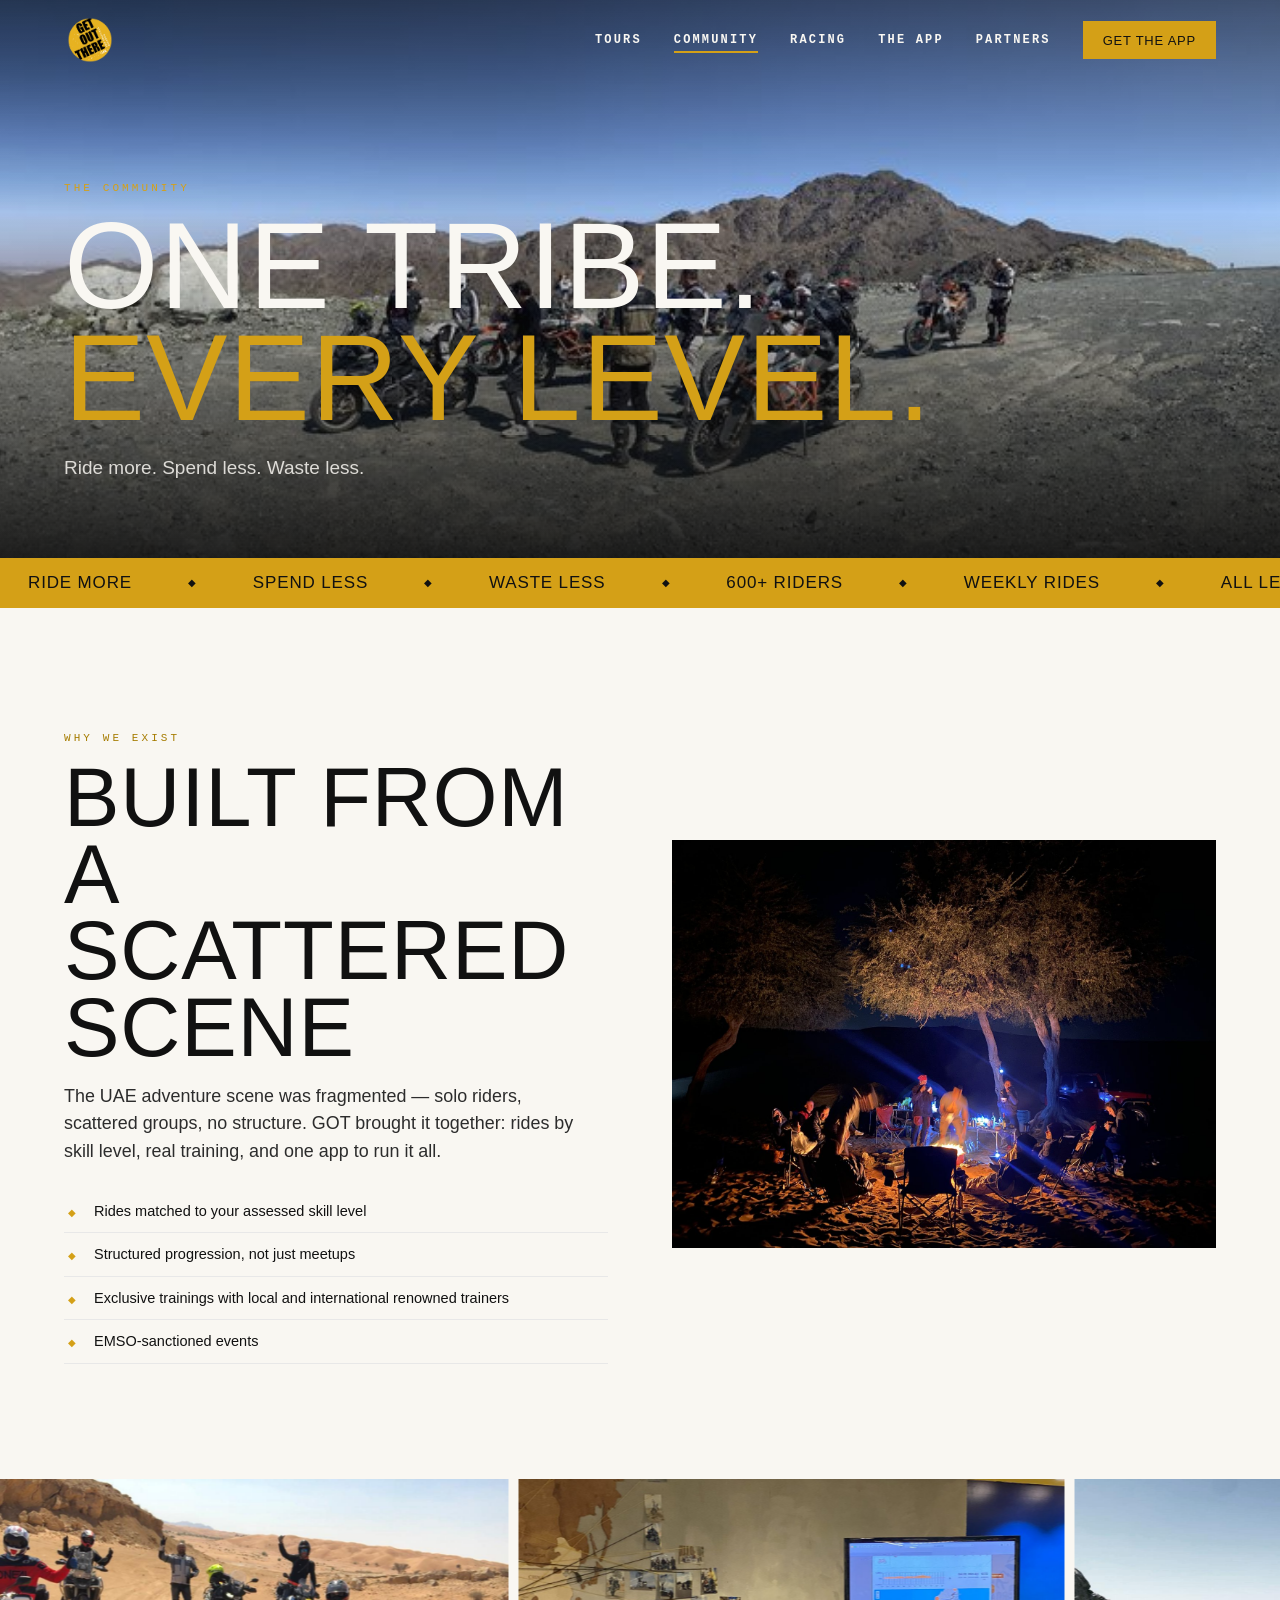
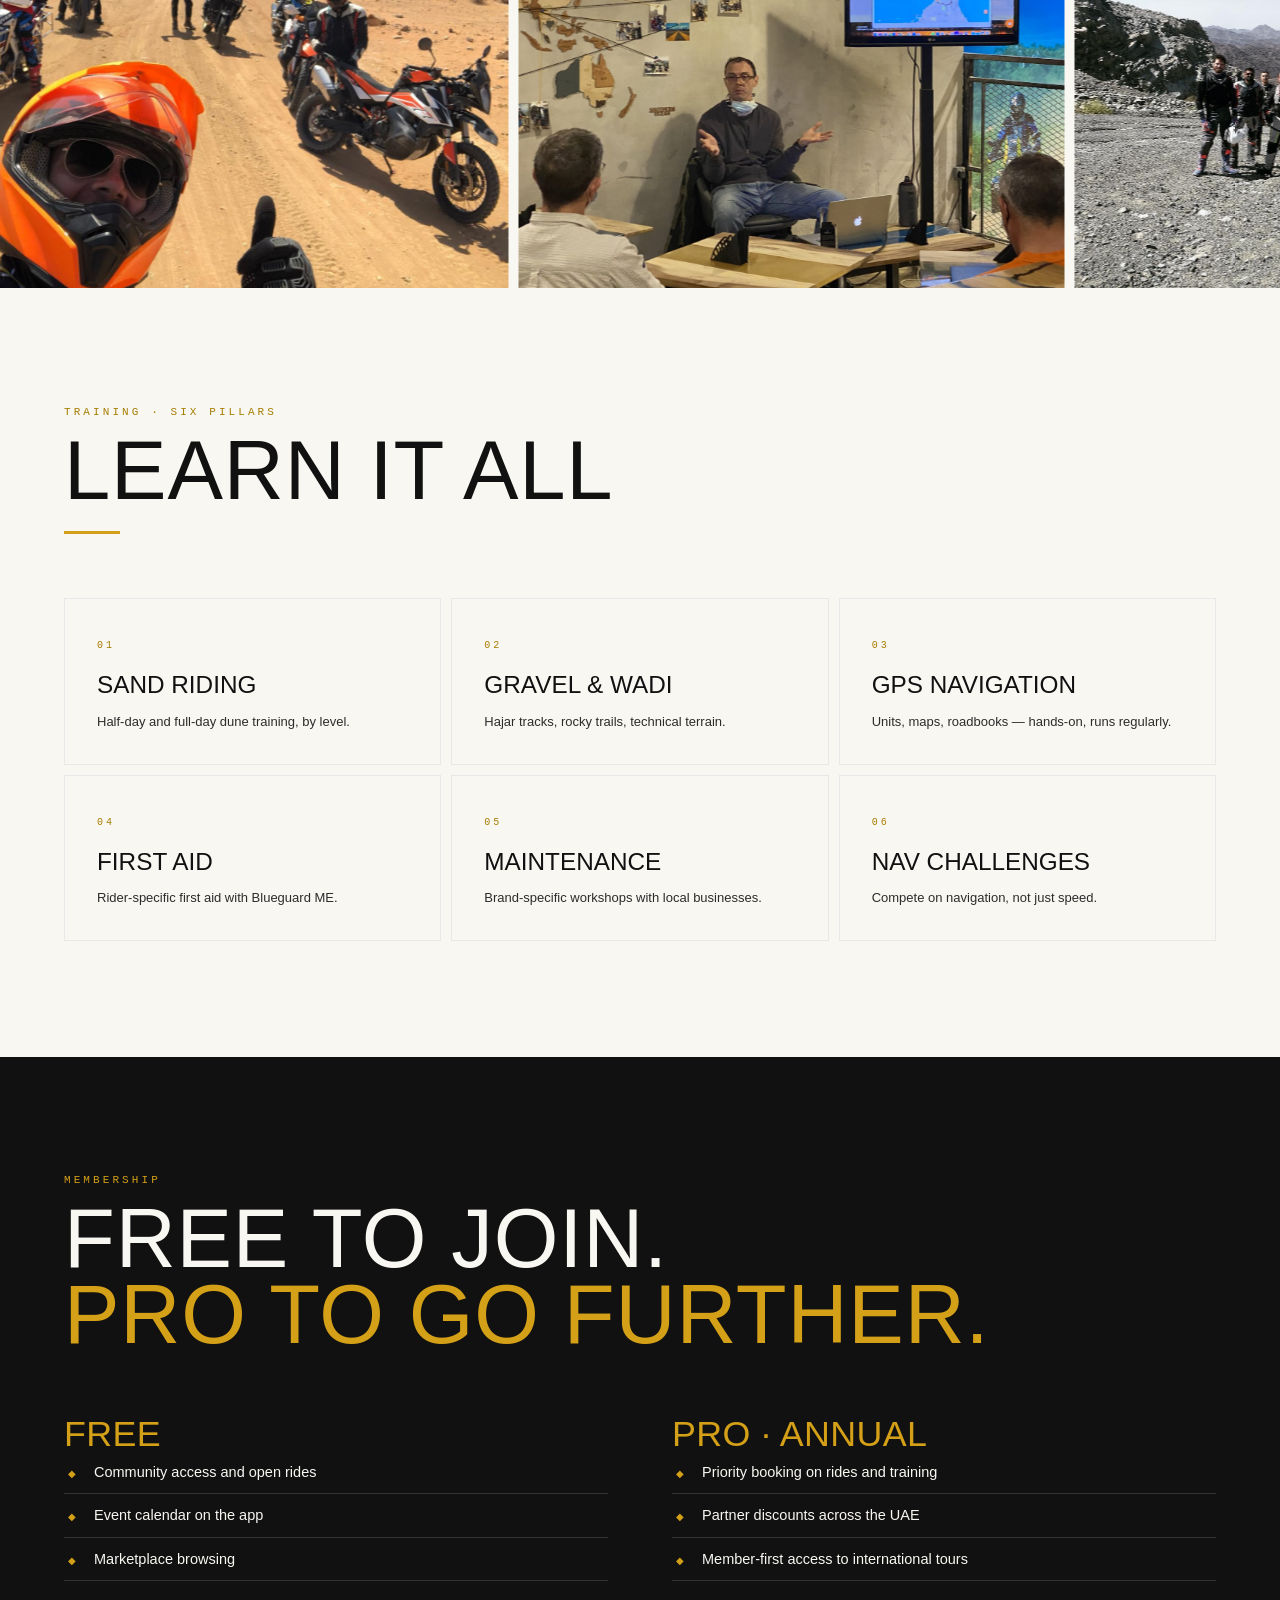
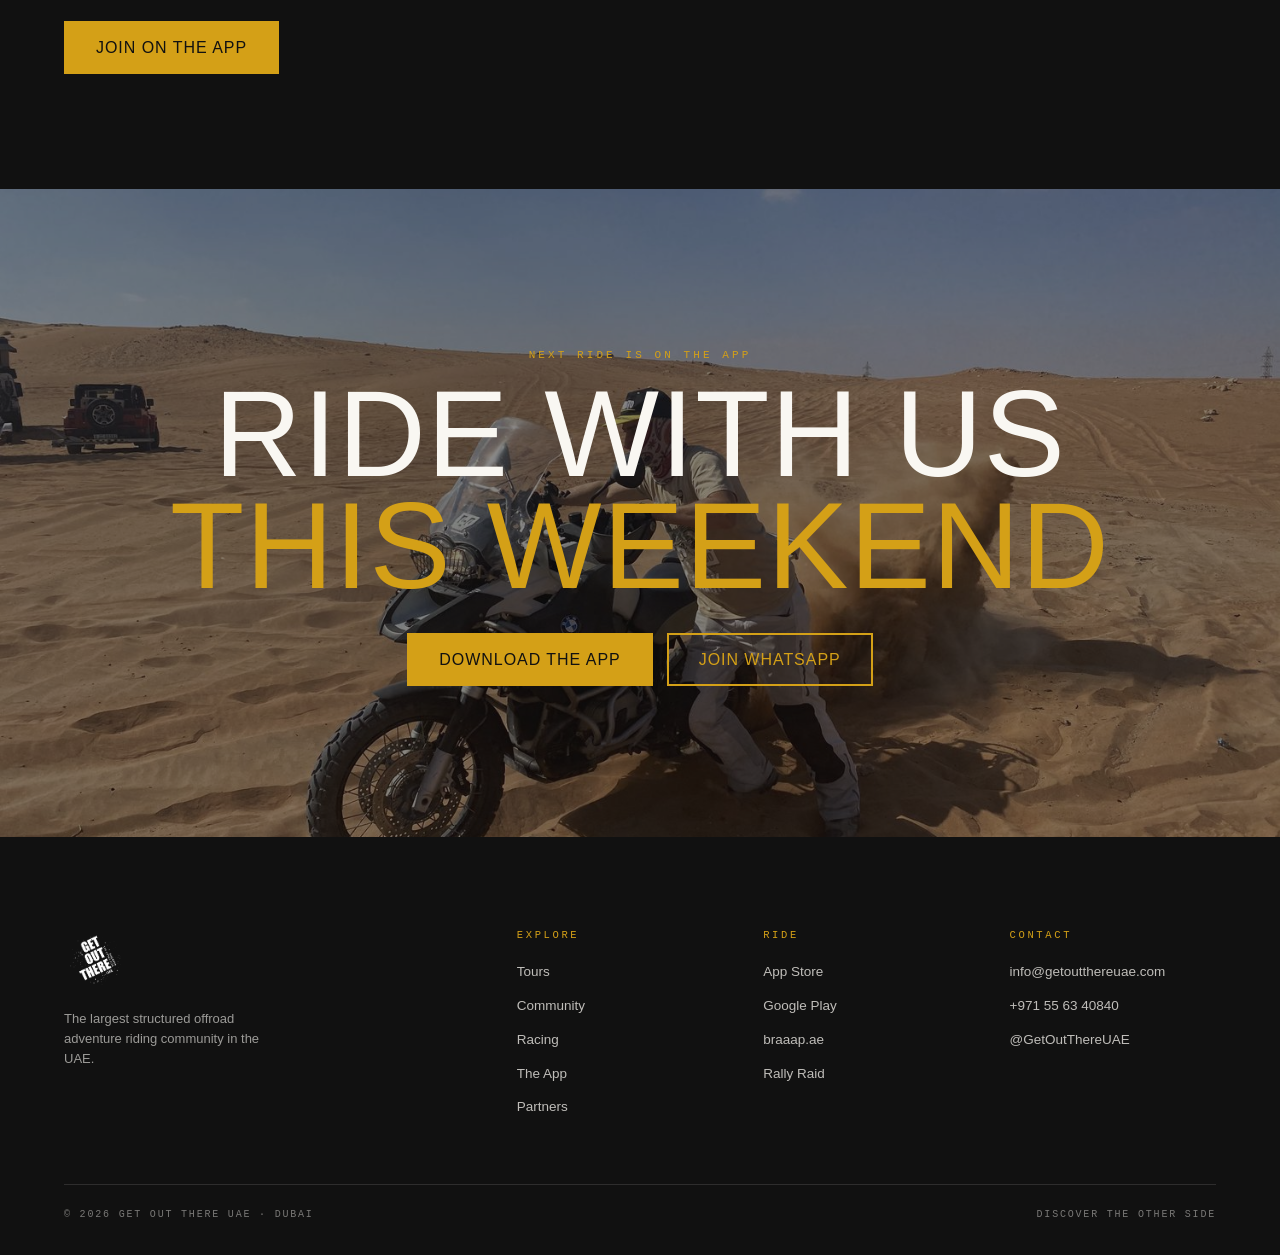
==== community.html @ 1cddde50 "Add files via upload" ====
<!DOCTYPE html>
<html lang="en">
<head>
<meta charset="UTF-8">
<meta name="viewport" content="width=device-width, initial-scale=1">
<title>Community — Get Out There UAE</title>
<meta name="description" content="600+ riders, six training pillars, weekly rides across sand, wadi and Hajar. Ride more, spend less, waste less.">
<link rel="canonical" href="https://www.getoutthereuae.com/community.html">
<meta property="og:title" content="The GOT Community">
<meta property="og:description" content="One tribe. Every skill level. Ride more, spend less, waste less.">
<meta property="og:image" content="https://www.getoutthereuae.com/assets/img/og-cover.jpg">
<meta property="og:type" content="website">
<link rel="icon" type="image/png" href="assets/GOT_Logo.png">
<link rel="stylesheet" href="css/style.css">
</head>
<body>

<nav class="nav">
  <a class="nav__logo" href="index.html"><img src="assets/GOT_Logo.png" alt="Get Out There UAE"></a>
  <div class="nav__links">
    <a href="tours.html">Tours</a>
    <a href="community.html" class="active">Community</a>
    <a href="racing.html">Racing</a>
    <a href="index.html#app">The App</a>
    <a href="partners.html">Partners</a>
    <a class="btn btn--gold" href="index.html#app">Get the App</a>
  </div>
  <button class="nav__burger" aria-label="Menu"><span></span><span></span><span></span></button>
</nav>

<div class="mobile-menu">
  <span class="label label--ondark">Menu</span>
  <a href="index.html">Home</a>
  <a href="tours.html">Tours</a>
  <a href="community.html" class="active">Community</a>
  <a href="racing.html">Racing</a>
  <a href="index.html#app">The App</a>
  <a href="partners.html">Partners</a>
</div>

<header class="hero hero--inner">
  <div class="hero__media"><img src="assets/img/group-mountain.jpg" alt="GOT group in the Hajar" data-parallax fetchpriority="high"></div>
  <div class="hero__content">
    <span class="label label--ondark">The Community</span>
    <h1 class="display h-giant">One tribe.<br><span class="gold">Every level.</span></h1>
    <p class="hero__sub">Ride more. Spend less. Waste less.</p>
  </div>
</header>

<div class="ticker" aria-hidden="true">
  <div class="ticker__track">
    <span>Ride More</span><span>Spend Less</span><span>Waste Less</span><span>600+ Riders</span><span>Weekly Rides</span><span>All Levels</span>
    <span>Ride More</span><span>Spend Less</span><span>Waste Less</span><span>600+ Riders</span><span>Weekly Rides</span><span>All Levels</span>
  </div>
</div>

<!-- ORIGIN -->
<section class="section">
  <div class="split">
    <div class="reveal">
      <span class="label">Why we exist</span>
      <h2 class="display h-xl">Built from<br>a scattered scene</h2>
      <p class="lede">The UAE adventure scene was fragmented — solo riders, scattered groups, no structure. GOT brought it together: rides by skill level, real training, and one app to run it all.</p>
      <ul class="checklist" style="margin-top:24px">
        <li>Rides matched to your assessed skill level</li>
        <li>Structured progression, not just meetups</li>
        <li>Exclusive trainings with local and international renowned trainers</li>
        <li>EMSO-sanctioned events</li>
      </ul>
    </div>
    <div class="split__media reveal reveal-d1"><img src="assets/img/campfire.jpg" alt="Campfire after the ride" loading="lazy"></div>
  </div>
</section>

<!-- PHOTO BAND -->
<section class="photo-band" aria-label="Community photo strip">
  <div class="photo-band__track">
    <img src="assets/img/group-celebrate.jpg" alt="Riders celebrating" loading="lazy">
    <img src="assets/img/gps-workshop.jpg" alt="GPS workshop" loading="lazy">
    <img src="assets/img/trail-group.jpg" alt="Trail group ride" loading="lazy">
    <img src="assets/img/maintenance.jpg" alt="Maintenance workshop" loading="lazy">
    <img src="assets/img/first-aid.jpg" alt="First aid training" loading="lazy">
    <img src="assets/img/gps-challenge.jpg" alt="GPS challenge" loading="lazy">
    <img src="assets/img/cockpit.jpg" alt="Rally cockpit" loading="lazy">
  </div>
</section>

<!-- SIX PILLARS -->
<section class="section">
  <div class="section__head reveal">
    <span class="label">Training · Six pillars</span>
    <h2 class="display h-xl">Learn it all</h2>
    <hr class="gold-rule">
  </div>
  <div class="pillars">
    <div class="pillar reveal"><span class="pillar__num">01</span><div class="pillar__title">Sand Riding</div><p>Half-day and full-day dune training, by level.</p></div>
    <div class="pillar reveal reveal-d1"><span class="pillar__num">02</span><div class="pillar__title">Gravel &amp; Wadi</div><p>Hajar tracks, rocky trails, technical terrain.</p></div>
    <div class="pillar reveal reveal-d2"><span class="pillar__num">03</span><div class="pillar__title">GPS Navigation</div><p>Units, maps, roadbooks — hands-on, runs regularly.</p></div>
    <div class="pillar reveal"><span class="pillar__num">04</span><div class="pillar__title">First Aid</div><p>Rider-specific first aid with Blueguard ME.</p></div>
    <div class="pillar reveal reveal-d1"><span class="pillar__num">05</span><div class="pillar__title">Maintenance</div><p>Brand-specific workshops with local businesses.</p></div>
    <div class="pillar reveal reveal-d2"><span class="pillar__num">06</span><div class="pillar__title">Nav Challenges</div><p>Compete on navigation, not just speed.</p></div>
  </div>
</section>

<!-- MEMBERSHIP -->
<section class="section section--dark">
  <div class="section__head reveal">
    <span class="label label--ondark">Membership</span>
    <h2 class="display h-xl">Free to join.<br><span style="color:var(--gold)">Pro to go further.</span></h2>
  </div>
  <div class="split">
    <div class="reveal">
      <h3 class="display h-md" style="color:var(--gold)">Free</h3>
      <ul class="checklist" style="--dust: rgba(249,247,242,.15)">
        <li>Community access and open rides</li>
        <li>Event calendar on the app</li>
        <li>Marketplace browsing</li>
      </ul>
    </div>
    <div class="reveal reveal-d1">
      <h3 class="display h-md" style="color:var(--gold)">Pro · Annual</h3>
      <ul class="checklist" style="--dust: rgba(249,247,242,.15)">
        <li>Priority booking on rides and training</li>
        <li>Partner discounts across the UAE</li>
        <li>Member-first access to international tours</li>
      </ul>
    </div>
  </div>
  <p style="margin-top:40px" class="reveal"><a class="btn btn--gold" href="index.html#app">Join on the App</a></p>
</section>

<!-- BIG CTA -->
<section class="big-cta">
  <img src="assets/img/sand-spray-gs.jpg" alt="GS riding the sand" loading="lazy">
  <div class="big-cta__content reveal">
    <span class="label label--ondark">Next ride is on the app</span>
    <h2 class="display h-giant">Ride with us<br><span class="gold">this weekend</span></h2>
    <div class="hero__ctas">
      <a class="btn btn--gold" href="https://apps.apple.com/app/id1624915432">Download the App</a>
      <a class="btn btn--ghost" href="https://wa.me/971556340840">Join WhatsApp</a>
    </div>
  </div>
</section>

<footer class="footer">
  <div class="footer__grid">
    <div class="footer__brand">
      <img src="assets/GOT_logo_white.png" alt="Get Out There UAE">
      <p>The largest structured offroad adventure riding community in the UAE.</p>
    </div>
    <div>
      <h4>Explore</h4>
      <ul>
        <li><a href="tours.html">Tours</a></li>
        <li><a href="community.html">Community</a></li>
        <li><a href="racing.html">Racing</a></li>
        <li><a href="index.html#app">The App</a></li>
        <li><a href="partners.html">Partners</a></li>
      </ul>
    </div>
    <div>
      <h4>Ride</h4>
      <ul>
        <li><a href="https://apps.apple.com/app/id1624915432">App Store</a></li>
        <li><a href="https://play.google.com/store/apps/details?id=com.dcodax.got.app">Google Play</a></li>
        <li><a href="https://braaap.ae">braaap.ae</a></li>
        <li><a href="https://www.emiratesadvrally.com">Rally Raid</a></li>
      </ul>
    </div>
    <div>
      <h4>Contact</h4>
      <ul>
        <li><a href="mailto:info@getoutthereuae.com">info@getoutthereuae.com</a></li>
        <li><a href="tel:+971556340840">+971 55 63 40840</a></li>
        <li><a href="https://instagram.com/GetOutThereUAE">@GetOutThereUAE</a></li>
      </ul>
    </div>
  </div>
  <div class="footer__bar">
    <span>© <span data-year>2026</span> Get Out There UAE · Dubai</span>
    <span>Discover the other side</span>
  </div>
</footer>

<script src="js/main.js"></script>
</body>
</html>
---- css/style.css ----
/* ============================================================
   GET OUT THERE — website v2 · light editorial
   Brand: #D4A017 gold · #111111 matte black · #F9F7F2 desert white
   Type: Impact display · Helvetica Neue body · Courier New labels
   ============================================================ */

:root {
  --gold: #D4A017;
  --gold-light: #F5C842;
  --gold-dark: #A67C00;
  --black: #111111;
  --charcoal: #2C2C2C;
  --white: #F9F7F2;
  --dust: #E8E8E8;
  --display: Impact, 'Arial Narrow Bold', 'Helvetica Neue', sans-serif;
  --body: 'Helvetica Neue', Helvetica, Arial, sans-serif;
  --mono: 'Courier New', Courier, monospace;
  --pad: clamp(20px, 5vw, 72px);
}

* { margin: 0; padding: 0; box-sizing: border-box; }
html { scroll-behavior: smooth; }
body {
  font-family: var(--body);
  background: var(--white);
  color: var(--black);
  line-height: 1.55;
  overflow-x: hidden;
}
img { display: block; max-width: 100%; }
a { color: inherit; text-decoration: none; }
ul { list-style: none; }

::selection { background: var(--gold); color: var(--black); }

/* ---------- type ---------- */
.display {
  font-family: var(--display);
  text-transform: uppercase;
  line-height: 0.92;
  letter-spacing: 0.01em;
  font-weight: normal;
}
.label {
  font-family: var(--mono);
  text-transform: uppercase;
  letter-spacing: 0.28em;
  font-size: 11px;
  color: var(--gold-dark);
}
.label--ondark { color: var(--gold); }
.h-giant { font-size: clamp(52px, 9.5vw, 148px); }
.h-xl { font-size: clamp(40px, 6.5vw, 96px); }
.h-lg { font-size: clamp(30px, 4.2vw, 60px); }
.h-md { font-size: clamp(22px, 2.8vw, 36px); }
.lede { font-size: clamp(15px, 1.4vw, 19px); color: var(--charcoal); max-width: 52ch; }

.gold-rule { width: 56px; height: 3px; background: var(--gold); border: 0; }

/* ---------- buttons ---------- */
.btn {
  display: inline-block;
  font-family: var(--display);
  text-transform: uppercase;
  letter-spacing: 0.06em;
  font-size: 16px;
  padding: 15px 32px 13px;
  transition: transform .18s ease, background .18s ease, color .18s ease;
  cursor: pointer;
  border: 0;
}
.btn:active { transform: scale(.97); }
.btn--gold { background: var(--gold); color: var(--black); }
.btn--gold:hover { background: var(--gold-light); }
.btn--outline { background: transparent; color: var(--black); box-shadow: inset 0 0 0 2px var(--black); }
.btn--outline:hover { background: var(--black); color: var(--white); }
.btn--ghost { background: transparent; color: var(--gold); box-shadow: inset 0 0 0 2px var(--gold); }
.btn--ghost:hover { background: var(--gold); color: var(--black); }

/* ---------- nav ---------- */
.nav {
  position: fixed; top: 0; left: 0; right: 0; z-index: 100;
  display: flex; align-items: center; justify-content: space-between;
  padding: 14px var(--pad);
  transition: background .3s ease, box-shadow .3s ease;
}
.nav.scrolled { background: rgba(249,247,242,.94); backdrop-filter: blur(8px); box-shadow: 0 1px 0 var(--dust); }
.nav__logo img { height: 52px; width: 52px; transition: height .3s ease, width .3s ease; }
.nav.scrolled .nav__logo img { height: 42px; width: 42px; }
.nav__links { display: flex; gap: clamp(16px, 2.5vw, 36px); align-items: center; }
.nav__links a:not(.btn) {
  font-family: var(--mono); text-transform: uppercase; letter-spacing: .18em;
  font-size: 12px; font-weight: 700; color: var(--white); position: relative; padding: 4px 0;
}
.nav.scrolled .nav__links a:not(.btn), .nav.on-light .nav__links a:not(.btn) { color: var(--black); }
.nav__links a:not(.btn)::after {
  content: ''; position: absolute; left: 0; bottom: 0; height: 2px; width: 0;
  background: var(--gold); transition: width .22s ease;
}
.nav__links a:not(.btn):hover::after, .nav__links a.active::after { width: 100%; }
.nav .btn { padding: 10px 20px 8px; font-size: 13px; }

.nav__burger {
  display: none; background: none; border: 0; cursor: pointer;
  width: 40px; height: 40px; position: relative; z-index: 130;
}
.nav__burger span {
  display: block; width: 24px; height: 2px; background: var(--white);
  margin: 6px auto; transition: transform .25s ease, opacity .25s ease, background .25s ease;
}
.nav.scrolled .nav__burger span, .nav.on-light .nav__burger span { background: var(--black); }
body.menu-open .nav__burger span { background: var(--white); }
body.menu-open .nav__burger span:nth-child(1) { transform: translateY(8px) rotate(45deg); }
body.menu-open .nav__burger span:nth-child(2) { opacity: 0; }
body.menu-open .nav__burger span:nth-child(3) { transform: translateY(-8px) rotate(-45deg); }

.mobile-menu {
  position: fixed; inset: 0; z-index: 120; background: var(--black);
  display: flex; flex-direction: column; justify-content: center; gap: 8px;
  padding: 0 var(--pad); transform: translateY(-100%); transition: transform .35s ease;
}
body.menu-open .mobile-menu { transform: translateY(0); }
.mobile-menu a {
  font-family: var(--display); text-transform: uppercase;
  font-size: clamp(34px, 9vw, 56px); color: var(--white); line-height: 1.15;
}
.mobile-menu a:hover, .mobile-menu a.active { color: var(--gold); }
.mobile-menu .label { margin-bottom: 18px; }

/* ---------- hero ---------- */
.hero {
  position: relative; min-height: 100svh;
  display: flex; align-items: flex-end;
  background: var(--black);
}
.hero__media { position: absolute; inset: 0; overflow: hidden; }
.hero__media img {
  width: 100%; height: 100%; object-fit: cover; object-position: center 45%;
  will-change: transform;
}
.hero__media::after {
  content: ''; position: absolute; inset: 0;
  background: linear-gradient(180deg, rgba(17,17,17,.55) 0%, rgba(17,17,17,0) 38%, rgba(17,17,17,.92) 100%);
}
.hero__content { position: relative; z-index: 2; padding: 0 var(--pad) 64px; width: 100%; }
.hero__content .label { display: block; margin-bottom: 14px; }
.hero h1 { color: var(--white); }
.hero h1 .gold { color: var(--gold); }
.hero__sub { color: rgba(249,247,242,.85); margin: 18px 0 28px; font-size: clamp(15px, 1.5vw, 19px); max-width: 46ch; }
.hero__ctas { display: flex; gap: 14px; flex-wrap: wrap; }
.hero__scroll {
  position: absolute; right: var(--pad); bottom: 64px; z-index: 2;
  font-family: var(--mono); font-size: 10px; letter-spacing: .3em; text-transform: uppercase;
  color: rgba(249,247,242,.6); writing-mode: vertical-rl;
  animation: drift 2.4s ease-in-out infinite;
}
@keyframes drift { 0%,100% { transform: translateY(0);} 50% { transform: translateY(10px);} }

/* hero inner (sub-pages) */
.hero--inner { min-height: 62svh; }
.hero--inner .hero__content { padding-bottom: 48px; }

/* ---------- ticker ---------- */
.ticker { background: var(--gold); overflow: hidden; padding: 12px 0; }
.ticker__track { display: flex; width: max-content; animation: ticker 28s linear infinite; }
.ticker span {
  font-family: var(--display); text-transform: uppercase; white-space: nowrap;
  color: var(--black); font-size: 17px; letter-spacing: .05em; padding: 0 28px;
}
.ticker span::after { content: '◆'; margin-left: 56px; font-size: 10px; vertical-align: 2px; }
@keyframes ticker { from { transform: translateX(0);} to { transform: translateX(-50%);} }

/* ---------- sections ---------- */
.section { padding: clamp(64px, 9vw, 130px) var(--pad); }
.section--dark { background: var(--black); color: var(--white); }
.section--dark .lede { color: rgba(249,247,242,.75); }
.section__head { margin-bottom: clamp(36px, 5vw, 64px); }
.section__head .label { display: block; margin-bottom: 12px; }
.section__head .gold-rule { margin-top: 22px; }

/* ---------- stats ---------- */
.stats {
  display: grid; grid-template-columns: repeat(4, 1fr);
  gap: clamp(20px, 4vw, 56px);
  padding: clamp(48px, 7vw, 96px) var(--pad);
  border-bottom: 1px solid var(--dust);
}
.stat { border-left: 3px solid var(--gold); padding-left: clamp(14px, 1.6vw, 24px); }
.stat__num { font-family: var(--display); font-size: clamp(40px, 5.5vw, 84px); line-height: 1; }
.stat__label { font-family: var(--mono); text-transform: uppercase; letter-spacing: .22em; font-size: 10.5px; color: var(--gold-dark); margin-top: 8px; }

/* ---------- engines (horizontal cards) ---------- */
.engines { display: grid; grid-template-columns: repeat(5, 1fr); gap: 10px; }
.engine {
  position: relative; overflow: hidden; background: var(--black);
  aspect-ratio: 3 / 4.6; display: flex; align-items: flex-end;
  transition: flex .4s ease;
}
.engine img {
  position: absolute; inset: 0; width: 100%; height: 100%; object-fit: cover;
  opacity: .85; transition: transform .6s ease, opacity .4s ease;
}
.engine::after {
  content: ''; position: absolute; inset: 0;
  background: linear-gradient(180deg, rgba(17,17,17,0) 30%, rgba(17,17,17,.9) 100%);
}
.engine:hover img { transform: scale(1.06); opacity: 1; }
.engine__body { position: relative; z-index: 2; padding: 20px 18px; width: 100%; }
.engine__num { font-family: var(--mono); font-size: 10px; letter-spacing: .3em; color: var(--gold); display: block; margin-bottom: 8px; }
.engine__title { font-family: var(--display); text-transform: uppercase; color: var(--white); font-size: clamp(18px, 1.8vw, 26px); line-height: 1; }
.engine__hint {
  display: block; max-height: 0; overflow: hidden; opacity: 0;
  color: rgba(249,247,242,.8); font-size: 12.5px; line-height: 1.45;
  transition: max-height .35s ease, opacity .35s ease, margin .35s ease;
}
.engine:hover .engine__hint { max-height: 80px; opacity: 1; margin-top: 8px; }
.engine__arrow { position: absolute; top: 16px; right: 16px; z-index: 2; color: var(--gold); font-size: 18px; transition: transform .25s ease; }
.engine:hover .engine__arrow { transform: translate(3px, -3px); }

/* ---------- tour cards ---------- */
.tours-grid { display: grid; grid-template-columns: repeat(2, 1fr); gap: clamp(16px, 2.5vw, 32px); }
.tour-card {
  position: relative; overflow: hidden; background: var(--black);
  aspect-ratio: 16 / 10; display: flex; align-items: flex-end; cursor: pointer;
}
.tour-card--tall { aspect-ratio: 16 / 12; }
.tour-card img {
  position: absolute; inset: 0; width: 100%; height: 100%; object-fit: cover;
  transition: transform .7s ease;
}
.tour-card::after {
  content: ''; position: absolute; inset: 0;
  background: linear-gradient(180deg, rgba(17,17,17,0) 35%, rgba(17,17,17,.92) 100%);
}
.tour-card:hover img { transform: scale(1.05); }
.tour-card__body { position: relative; z-index: 2; padding: clamp(18px, 2.5vw, 32px); width: 100%; }
.tour-card__meta { display: flex; gap: 18px; margin-bottom: 10px; flex-wrap: wrap; }
.tour-card__meta span { font-family: var(--mono); font-size: 10.5px; letter-spacing: .22em; text-transform: uppercase; color: var(--gold); }
.tour-card__title { font-family: var(--display); text-transform: uppercase; color: var(--white); font-size: clamp(24px, 3vw, 44px); line-height: .95; }
.tour-card__desc { color: rgba(249,247,242,.8); font-size: 13.5px; max-width: 48ch; max-height: 0; overflow: hidden; opacity: 0; transition: max-height .4s ease, opacity .4s ease, margin .4s ease; }
.tour-card:hover .tour-card__desc { max-height: 90px; opacity: 1; margin-top: 10px; }

/* ---------- tour detail rows (tours page) ---------- */
.tour-row {
  display: grid; grid-template-columns: 1.05fr .95fr; gap: clamp(28px, 4.5vw, 72px);
  align-items: center; padding: clamp(48px, 7vw, 104px) 0;
  border-top: 1px solid var(--dust);
}
.tour-row:first-of-type { border-top: 0; }
.tour-row--flip .tour-row__media { order: 2; }
.tour-row__media { position: relative; overflow: hidden; }
.tour-row__media img { width: 100%; aspect-ratio: 4/3; object-fit: cover; transition: transform .7s ease; }
.tour-row__media:hover img { transform: scale(1.04); }
.tour-row__media .tag {
  position: absolute; top: 14px; left: 14px; background: var(--gold); color: var(--black);
  font-family: var(--mono); font-size: 10px; letter-spacing: .22em; text-transform: uppercase;
  padding: 7px 12px 6px;
}
.tour-row h3 { margin: 12px 0 14px; }
.tour-specs { display: grid; grid-template-columns: repeat(4, auto); gap: clamp(14px, 2vw, 32px); justify-content: start; margin: 24px 0; padding: 18px 0; border-top: 2px solid var(--black); border-bottom: 1px solid var(--dust); }
.tour-specs div strong { font-family: var(--display); font-size: clamp(20px, 2vw, 30px); display: block; line-height: 1; }
.tour-specs div span { font-family: var(--mono); font-size: 9.5px; letter-spacing: .2em; text-transform: uppercase; color: var(--gold-dark); }

/* itinerary — static list */
.itin--static .itin__head { cursor: default; }

/* itinerary accordion */
.itin { margin: 20px 0 26px; }
.itin__item { border-bottom: 1px solid var(--dust); }
.itin__head {
  display: flex; align-items: center; gap: 16px; padding: 13px 4px; cursor: pointer;
  font-family: var(--body); font-weight: 700; font-size: 14px; width: 100%;
  background: none; border: 0; text-align: left; color: var(--black);
}
.itin__head .n { font-family: var(--mono); color: var(--gold-dark); font-size: 11px; letter-spacing: .15em; }
.itin__head .plus { margin-left: auto; color: var(--gold-dark); font-family: var(--mono); transition: transform .25s ease; }
.itin__item.open .plus { transform: rotate(45deg); }
.itin__body { max-height: 0; overflow: hidden; transition: max-height .3s ease; }
.itin__body p { padding: 0 4px 14px 43px; font-size: 13.5px; color: var(--charcoal); }

/* ---------- photo band / marquee gallery ---------- */
.photo-band { overflow: hidden; padding: 0; }
.photo-band__track { display: flex; gap: 10px; width: max-content; will-change: transform; }
.photo-band img { height: clamp(220px, 32vw, 420px); width: auto; object-fit: cover; }

/* ---------- split feature ---------- */
.split { display: grid; grid-template-columns: 1fr 1fr; gap: clamp(28px, 5vw, 80px); align-items: center; }
.split__media { position: relative; overflow: hidden; }
.split__media img { width: 100%; aspect-ratio: 4/3; object-fit: cover; }
.split h2 { margin: 12px 0 16px; }
.split .btn { margin-top: 22px; }
.checklist li { padding: 10px 0 10px 30px; position: relative; border-bottom: 1px solid var(--dust); font-size: 14.5px; }
.checklist li::before { content: '◆'; position: absolute; left: 4px; color: var(--gold); font-size: 10px; top: 15px; }

/* ---------- app section ---------- */
.app-section { background: var(--black); color: var(--white); overflow: hidden; }
.app-screens { display: flex; gap: clamp(12px, 2vw, 28px); justify-content: center; margin-top: clamp(36px, 5vw, 60px); }
.app-screens figure { flex: 0 0 clamp(120px, 16vw, 200px); }
.app-screens img {
  width: 100%; border: 1px solid rgba(249,247,242,.15);
  transition: transform .4s ease;
}
.app-screens figure:hover img { transform: translateY(-10px); }
.app-screens figcaption { font-family: var(--mono); font-size: 9.5px; letter-spacing: .22em; text-transform: uppercase; color: var(--gold); margin-top: 10px; text-align: center; }
.store-badges { display: flex; gap: 14px; margin-top: 34px; justify-content: center; flex-wrap: wrap; }

/* ---------- training pillars ---------- */
.pillars { display: grid; grid-template-columns: repeat(3, 1fr); gap: 10px; }
.pillar {
  border: 1px solid var(--dust); padding: clamp(20px, 2.5vw, 34px);
  position: relative; overflow: hidden; background: var(--white);
  transition: background .3s ease, transform .3s ease;
}
.pillar:hover { background: var(--black); transform: translateY(-4px); }
.pillar:hover .pillar__title, .pillar:hover p { color: var(--white); }
.pillar__num { font-family: var(--mono); font-size: 10px; letter-spacing: .3em; color: var(--gold-dark); }
.pillar:hover .pillar__num { color: var(--gold); }
.pillar__title { font-family: var(--display); text-transform: uppercase; font-size: clamp(19px, 1.9vw, 26px); margin: 10px 0 8px; transition: color .3s ease; }
.pillar p { font-size: 13px; color: var(--charcoal); transition: color .3s ease; }

/* ---------- racing banner ---------- */
.race-banner { position: relative; min-height: 78svh; display: flex; align-items: center; background: var(--black); overflow: hidden; }
.race-banner img { position: absolute; inset: 0; width: 100%; height: 100%; object-fit: cover; opacity: .55; will-change: transform; }
.race-banner__content { position: relative; z-index: 2; padding: clamp(64px, 9vw, 130px) var(--pad); max-width: 780px; }
.race-banner h2 { color: var(--white); margin: 12px 0 16px; }
.race-banner .lede { color: rgba(249,247,242,.85); }
.race-banner .btn { margin-top: 26px; }
.race-banner__badge {
  position: absolute; top: 40px; right: var(--pad); z-index: 2;
  background: var(--gold); color: var(--black); font-family: var(--display);
  text-transform: uppercase; padding: 16px 20px 13px; font-size: 20px; line-height: 1;
  text-align: center;
}
.race-banner__badge small { display: block; font-family: var(--mono); font-size: 9px; letter-spacing: .2em; margin-top: 6px; }

/* ---------- partners ---------- */
.logo-wall { display: flex; flex-wrap: wrap; gap: 12px 44px; align-items: center; justify-content: center; margin-top: 40px; }
.logo-wall span {
  font-family: var(--display); text-transform: uppercase; font-size: clamp(20px, 2.4vw, 34px);
  color: var(--charcoal); opacity: .45; transition: opacity .25s ease, color .25s ease;
}
.logo-wall span:hover { opacity: 1; color: var(--black); }

/* tier cards */
.tiers { display: grid; grid-template-columns: repeat(3, 1fr); gap: 14px; }
.tier { border: 1px solid var(--dust); padding: clamp(24px, 3vw, 40px); background: var(--white); transition: transform .3s ease, box-shadow .3s ease; }
.tier:hover { transform: translateY(-6px); box-shadow: 0 14px 40px rgba(17,17,17,.08); }
.tier--featured { background: var(--black); color: var(--white); border-color: var(--black); }
.tier--featured .checklist li { border-color: rgba(249,247,242,.15); }
.tier__name { font-family: var(--display); text-transform: uppercase; font-size: clamp(22px, 2.2vw, 32px); margin: 8px 0 4px; }
.tier .checklist { margin: 18px 0 24px; }
.tier .checklist li { font-size: 13.5px; }

/* lead form */
.lead-form { max-width: 620px; }
.lead-form input, .lead-form textarea, .lead-form select {
  width: 100%; padding: 14px 16px; margin-bottom: 12px;
  border: 1px solid var(--dust); background: #fff0; font-family: var(--body); font-size: 14px;
  color: inherit;
}
.section--dark .lead-form input, .section--dark .lead-form textarea { border-color: rgba(249,247,242,.25); color: var(--white); }
.lead-form input:focus, .lead-form textarea:focus { outline: 2px solid var(--gold); outline-offset: -1px; }

/* ---------- big CTA ---------- */
.big-cta { position: relative; min-height: 72svh; display: flex; align-items: center; justify-content: center; text-align: center; background: var(--black); overflow: hidden; }
.big-cta img { position: absolute; inset: 0; width: 100%; height: 100%; object-fit: cover; opacity: .5; }
.big-cta__content { position: relative; z-index: 2; padding: 80px var(--pad); }
.big-cta h2 { color: var(--white); margin: 14px 0 30px; }
.big-cta h2 .gold { color: var(--gold); }
.big-cta .hero__ctas { justify-content: center; }

/* ---------- footer ---------- */
.footer { background: var(--black); color: var(--white); padding: clamp(48px, 7vw, 90px) var(--pad) 32px; }
.footer__grid { display: grid; grid-template-columns: 2fr 1fr 1fr 1fr; gap: 40px; margin-bottom: 56px; }
.footer__brand img { height: 64px; margin-bottom: 18px; }
.footer__brand p { color: rgba(249,247,242,.6); font-size: 13px; max-width: 30ch; }
.footer h4 { font-family: var(--mono); text-transform: uppercase; letter-spacing: .25em; font-size: 10.5px; color: var(--gold); margin-bottom: 16px; font-weight: normal; }
.footer li { margin-bottom: 9px; }
.footer li a { font-size: 13.5px; color: rgba(249,247,242,.75); transition: color .2s ease; }
.footer li a:hover { color: var(--gold); }
.footer__bar { border-top: 1px solid rgba(249,247,242,.12); padding-top: 22px; display: flex; justify-content: space-between; gap: 16px; flex-wrap: wrap; }
.footer__bar span { font-family: var(--mono); font-size: 10px; letter-spacing: .18em; text-transform: uppercase; color: rgba(249,247,242,.45); }

/* ---------- reveal animations ---------- */
.reveal { opacity: 0; transform: translateY(34px); transition: opacity .7s ease, transform .7s ease; }
.reveal.in { opacity: 1; transform: none; }
.reveal-d1 { transition-delay: .1s; } .reveal-d2 { transition-delay: .2s; } .reveal-d3 { transition-delay: .3s; }

@media (prefers-reduced-motion: reduce) {
  .reveal { opacity: 1; transform: none; transition: none; }
  .ticker__track { animation: none; }
  html { scroll-behavior: auto; }
}

/* ---------- responsive ---------- */
@media (max-width: 1020px) {
  .engines { grid-template-columns: repeat(3, 1fr); }
  .engine:nth-child(4), .engine:nth-child(5) { aspect-ratio: 3/3.4; }
  .footer__grid { grid-template-columns: 1fr 1fr; }
}
@media (max-width: 860px) {
  .nav__links { display: none; }
  .nav__burger { display: block; }
  .split, .tour-row, .tour-row--flip { grid-template-columns: 1fr; }
  .tour-row--flip .tour-row__media { order: 0; }
  .tours-grid { grid-template-columns: 1fr; }
  .pillars { grid-template-columns: 1fr 1fr; }
  .stats { grid-template-columns: 1fr 1fr; gap: 32px; }
  .tiers { grid-template-columns: 1fr; }
  .engines { grid-template-columns: 1fr 1fr; }
  .engine, .engine:nth-child(4), .engine:nth-child(5) { aspect-ratio: 16/10; }
  .app-screens { flex-wrap: wrap; }
  .app-screens figure { flex: 0 0 calc(33% - 12px); }
}
@media (max-width: 560px) {
  .hero__ctas .btn { width: 100%; text-align: center; }
  .pillars { grid-template-columns: 1fr; }
  .stats { grid-template-columns: 1fr 1fr; }
  .engines { grid-template-columns: 1fr; }
  .tour-specs { grid-template-columns: repeat(2, 1fr); }
  .app-screens figure { flex: 0 0 calc(50% - 10px); }
  .footer__grid { grid-template-columns: 1fr; gap: 28px; }
  .hero__scroll { display: none; }
  .race-banner__badge { position: static; display: inline-block; margin: 0 0 18px var(--pad); }
}
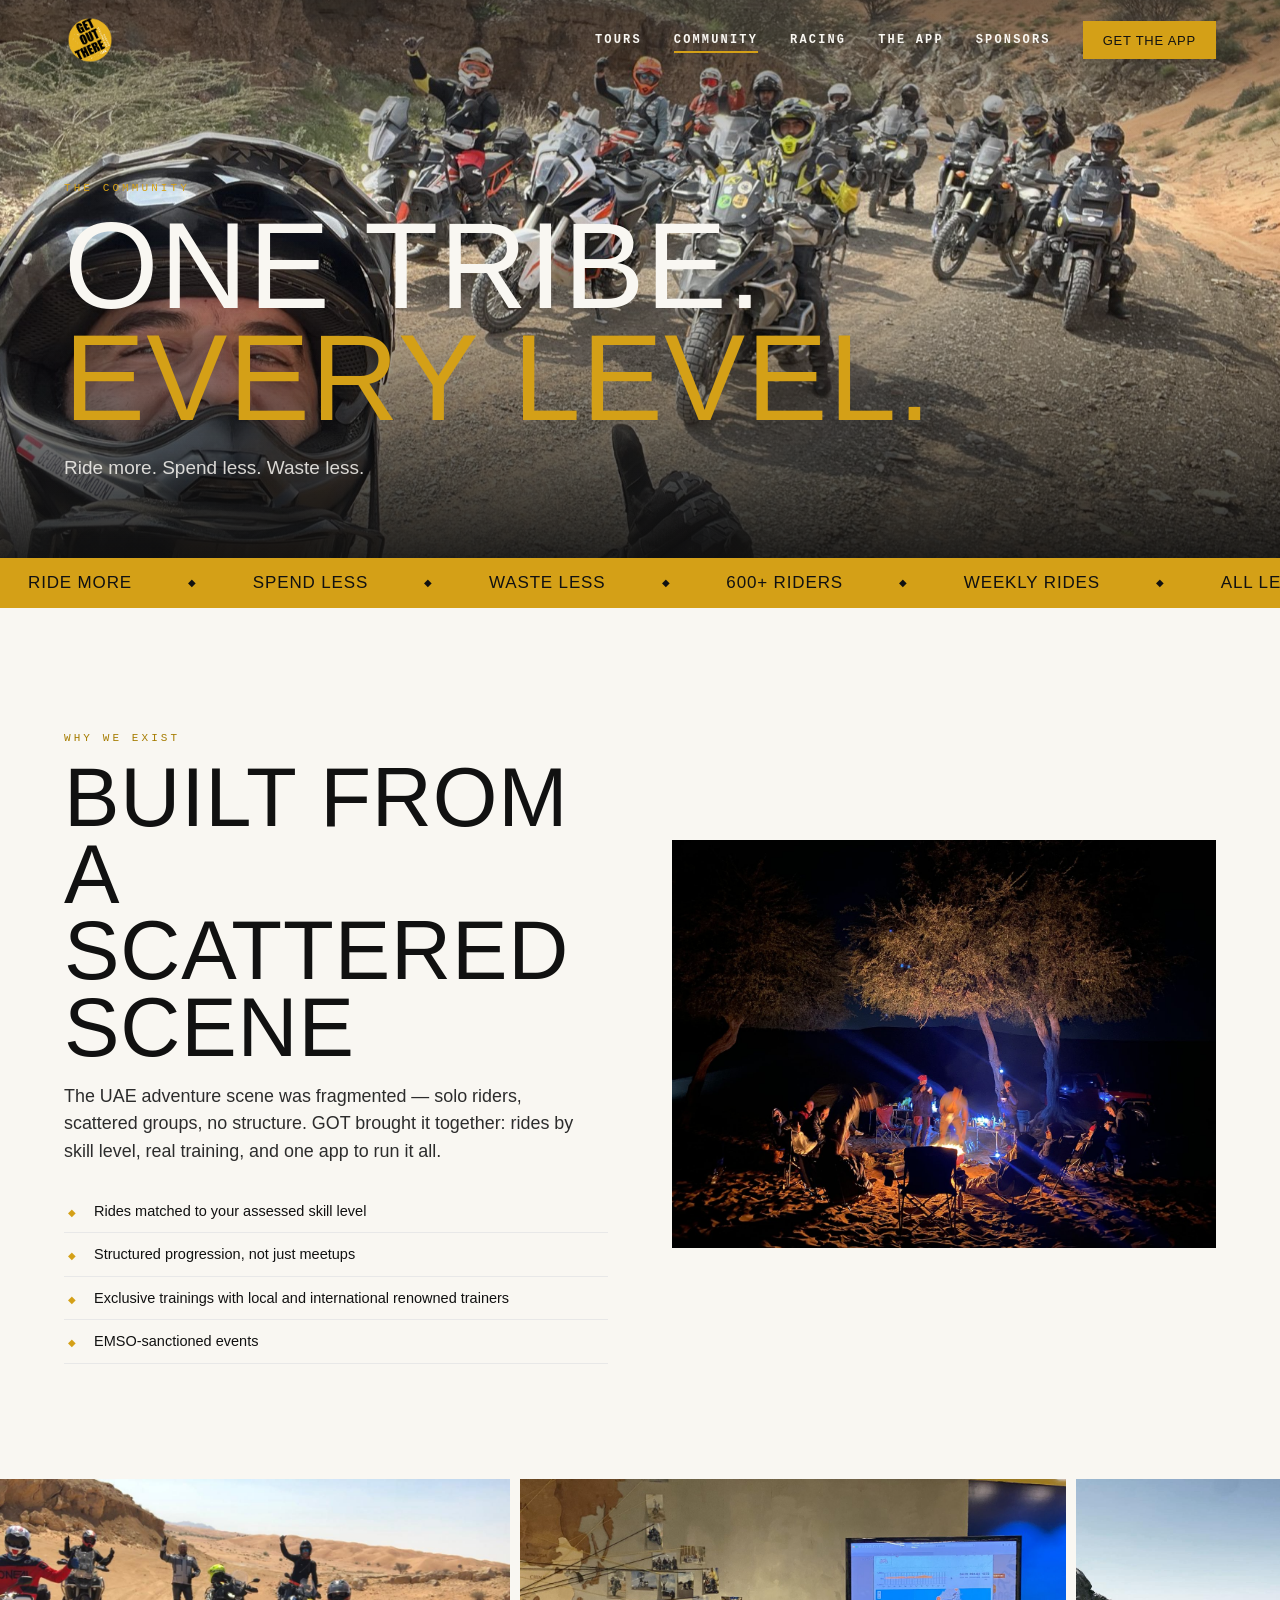
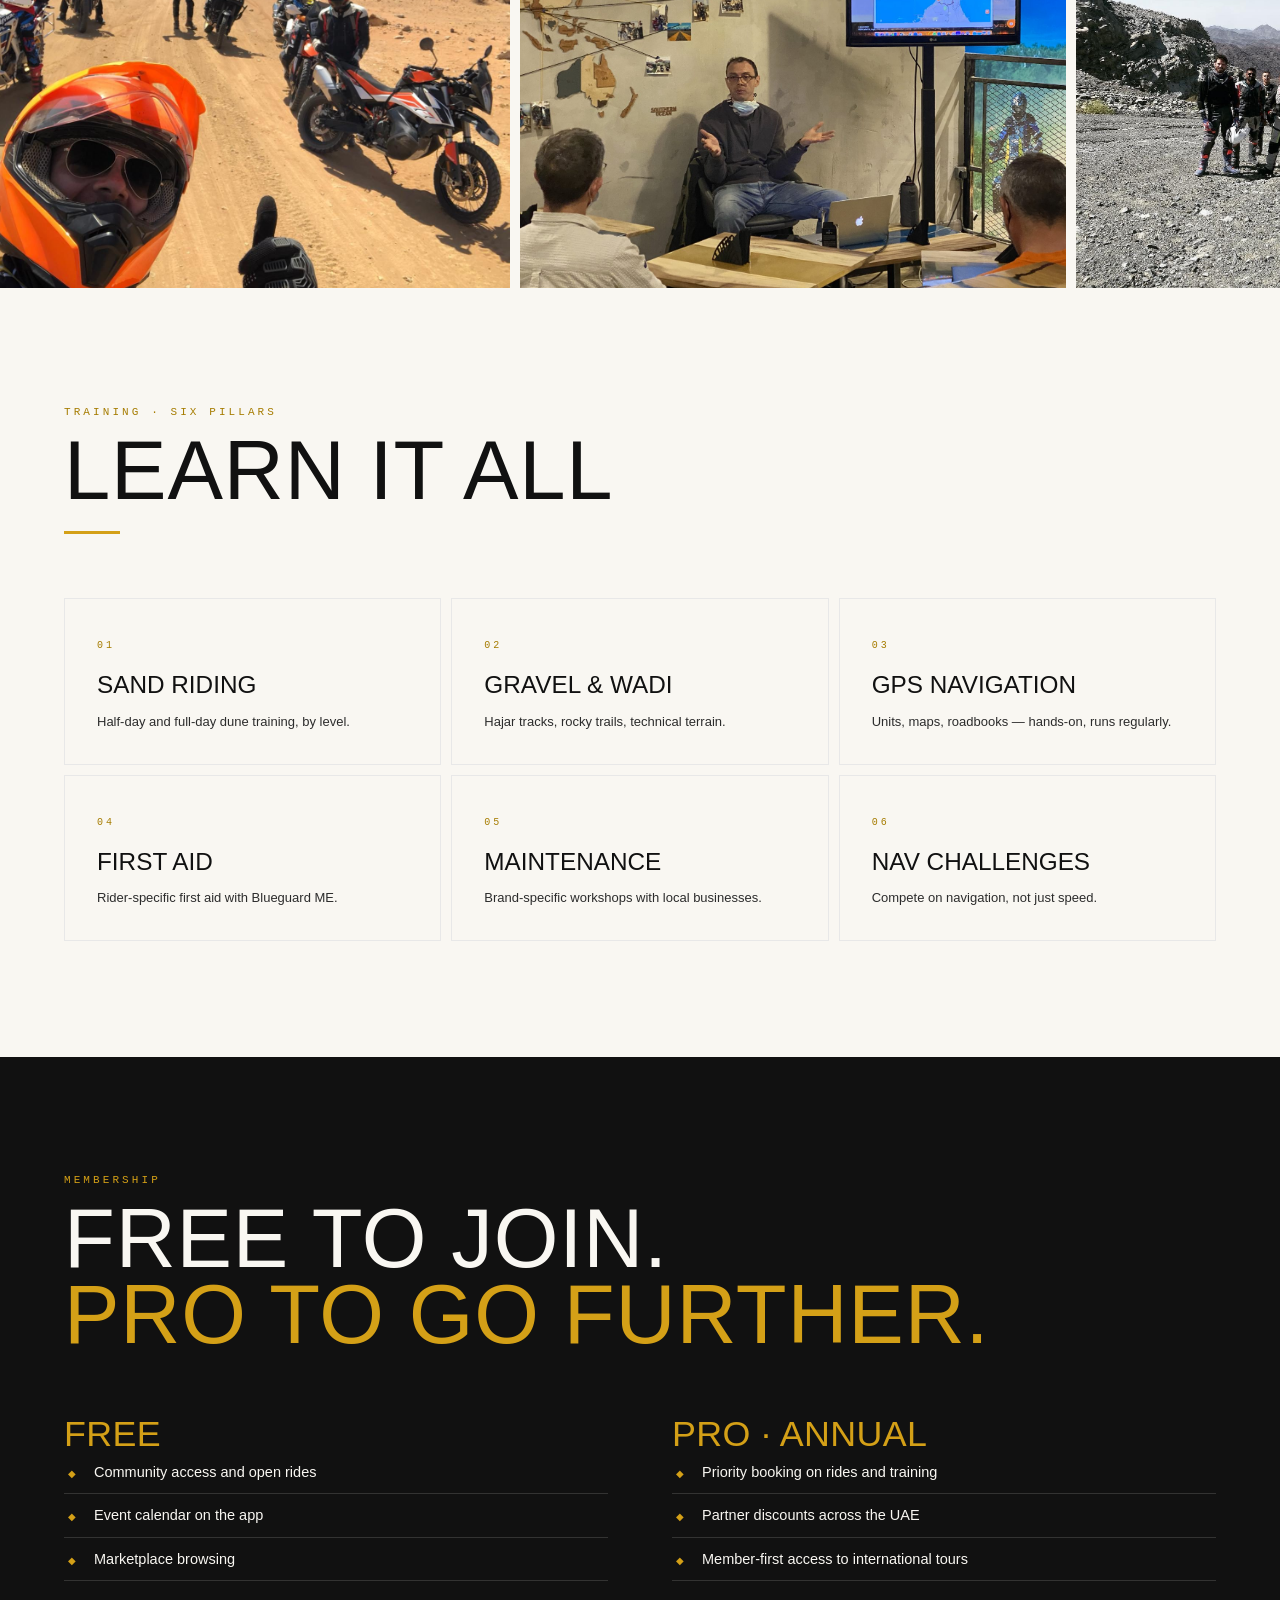
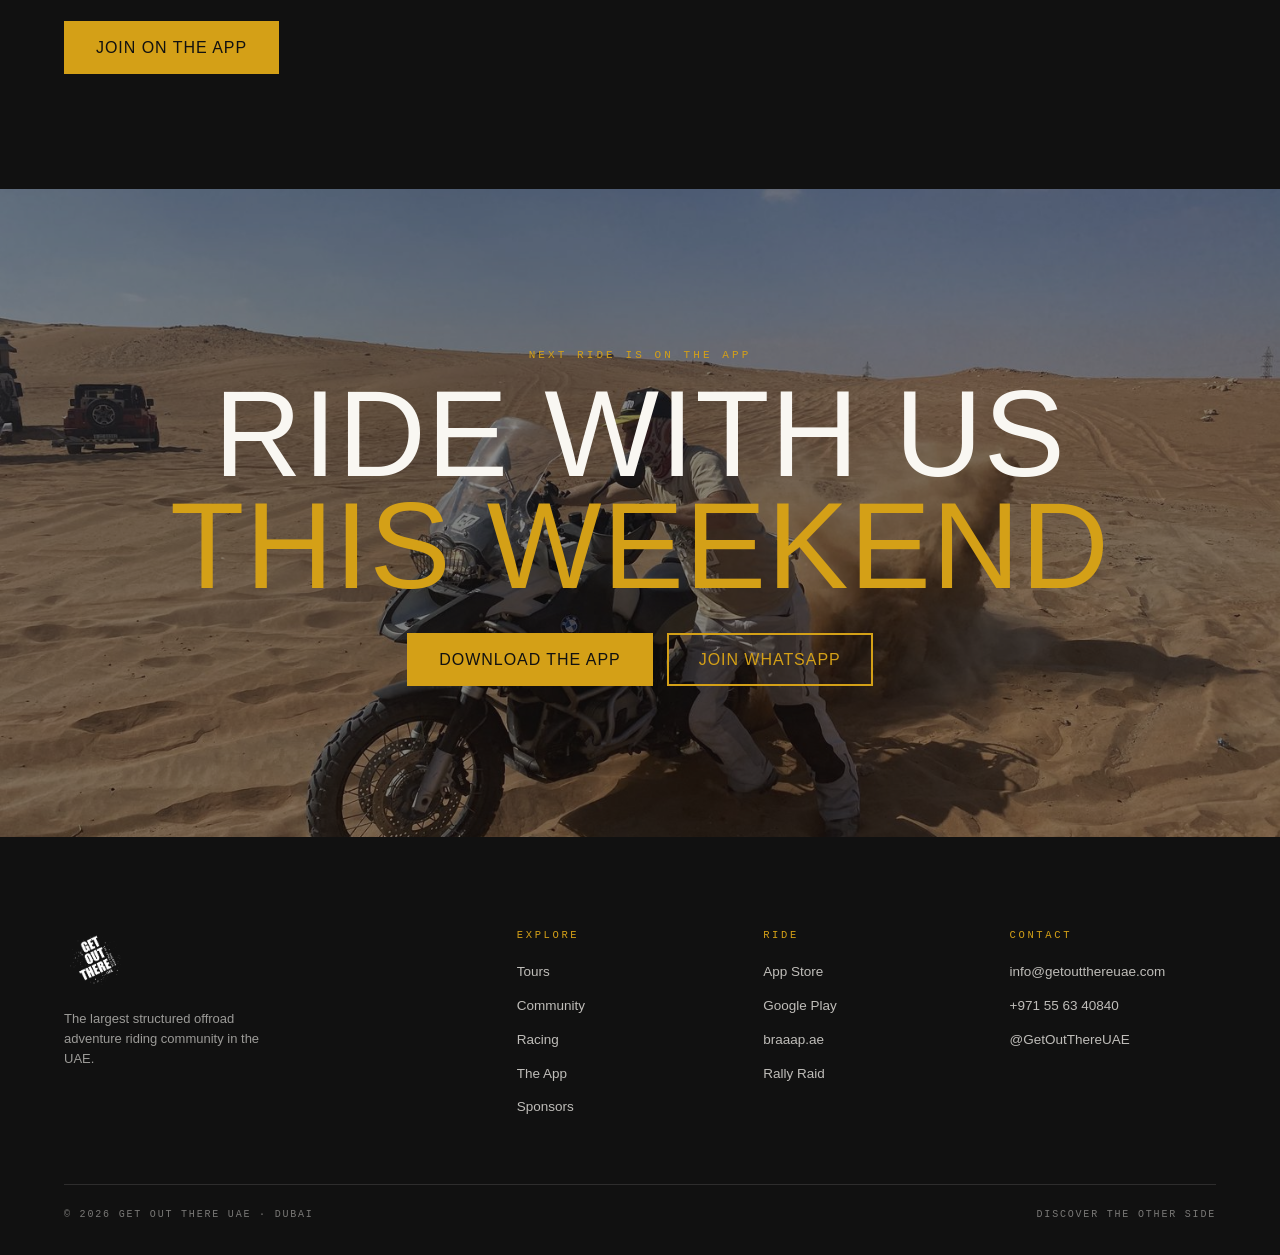
==== commit f9b1d5e3: "Add files via upload" ====
--- a/community.html
+++ b/community.html
@@ -22,7 +22,7 @@
     <a href="community.html" class="active">Community</a>
     <a href="racing.html">Racing</a>
     <a href="index.html#app">The App</a>
-    <a href="partners.html">Partners</a>
+    <a href="sponsors.html">Sponsors</a>
     <a class="btn btn--gold" href="index.html#app">Get the App</a>
   </div>
   <button class="nav__burger" aria-label="Menu"><span></span><span></span><span></span></button>
@@ -35,11 +35,11 @@
   <a href="community.html" class="active">Community</a>
   <a href="racing.html">Racing</a>
   <a href="index.html#app">The App</a>
-  <a href="partners.html">Partners</a>
+  <a href="sponsors.html">Sponsors</a>
 </div>
 
 <header class="hero hero--inner">
-  <div class="hero__media"><img src="assets/img/group-mountain.jpg" alt="GOT group in the Hajar" data-parallax fetchpriority="high"></div>
+  <div class="hero__media"><img src="assets/img/sponsor-2793.jpg" alt="GOT riders greeting the camera on a Hajar trail" data-parallax fetchpriority="high"></div>
   <div class="hero__content">
     <span class="label label--ondark">The Community</span>
     <h1 class="display h-giant">One tribe.<br><span class="gold">Every level.</span></h1>
@@ -155,7 +155,7 @@
         <li><a href="community.html">Community</a></li>
         <li><a href="racing.html">Racing</a></li>
         <li><a href="index.html#app">The App</a></li>
-        <li><a href="partners.html">Partners</a></li>
+        <li><a href="sponsors.html">Sponsors</a></li>
       </ul>
     </div>
     <div>
--- a/css/style.css
+++ b/css/style.css
@@ -251,11 +251,20 @@
 .tour-row__media { position: relative; overflow: hidden; }
 .tour-row__media img { width: 100%; aspect-ratio: 4/3; object-fit: cover; transition: transform .7s ease; }
 .tour-row__media:hover img { transform: scale(1.04); }
-.tour-row__media .tag {
+.tour-row__media .tag, .tour-gallery .tag {
   position: absolute; top: 14px; left: 14px; background: var(--gold); color: var(--black);
   font-family: var(--mono); font-size: 10px; letter-spacing: .22em; text-transform: uppercase;
-  padding: 7px 12px 6px;
-}
+  padding: 7px 12px 6px; z-index: 2;
+}
+
+/* 4-photo tour gallery */
+.tour-gallery { position: relative; display: grid; grid-template-columns: 1fr 1fr; gap: 8px; align-self: start; }
+.tour-gallery figure { position: relative; overflow: hidden; margin: 0; }
+.tour-gallery img {
+  width: 100%; height: 100%; aspect-ratio: 4/3; object-fit: cover;
+  transition: transform .6s ease;
+}
+.tour-gallery figure:hover img { transform: scale(1.06); }
 .tour-row h3 { margin: 12px 0 14px; }
 .tour-specs { display: grid; grid-template-columns: repeat(4, auto); gap: clamp(14px, 2vw, 32px); justify-content: start; margin: 24px 0; padding: 18px 0; border-top: 2px solid var(--black); border-bottom: 1px solid var(--dust); }
 .tour-specs div strong { font-family: var(--display); font-size: clamp(20px, 2vw, 30px); display: block; line-height: 1; }
@@ -321,6 +330,10 @@
 /* ---------- racing banner ---------- */
 .race-banner { position: relative; min-height: 78svh; display: flex; align-items: center; background: var(--black); overflow: hidden; }
 .race-banner img { position: absolute; inset: 0; width: 100%; height: 100%; object-fit: cover; opacity: .55; will-change: transform; }
+.race-banner::before {
+  content: ''; position: absolute; inset: 0; z-index: 1;
+  background: linear-gradient(90deg, rgba(17,17,17,.82) 0%, rgba(17,17,17,.35) 45%, rgba(17,17,17,0) 70%);
+}
 .race-banner__content { position: relative; z-index: 2; padding: clamp(64px, 9vw, 130px) var(--pad); max-width: 780px; }
 .race-banner h2 { color: var(--white); margin: 12px 0 16px; }
 .race-banner .lede { color: rgba(249,247,242,.85); }
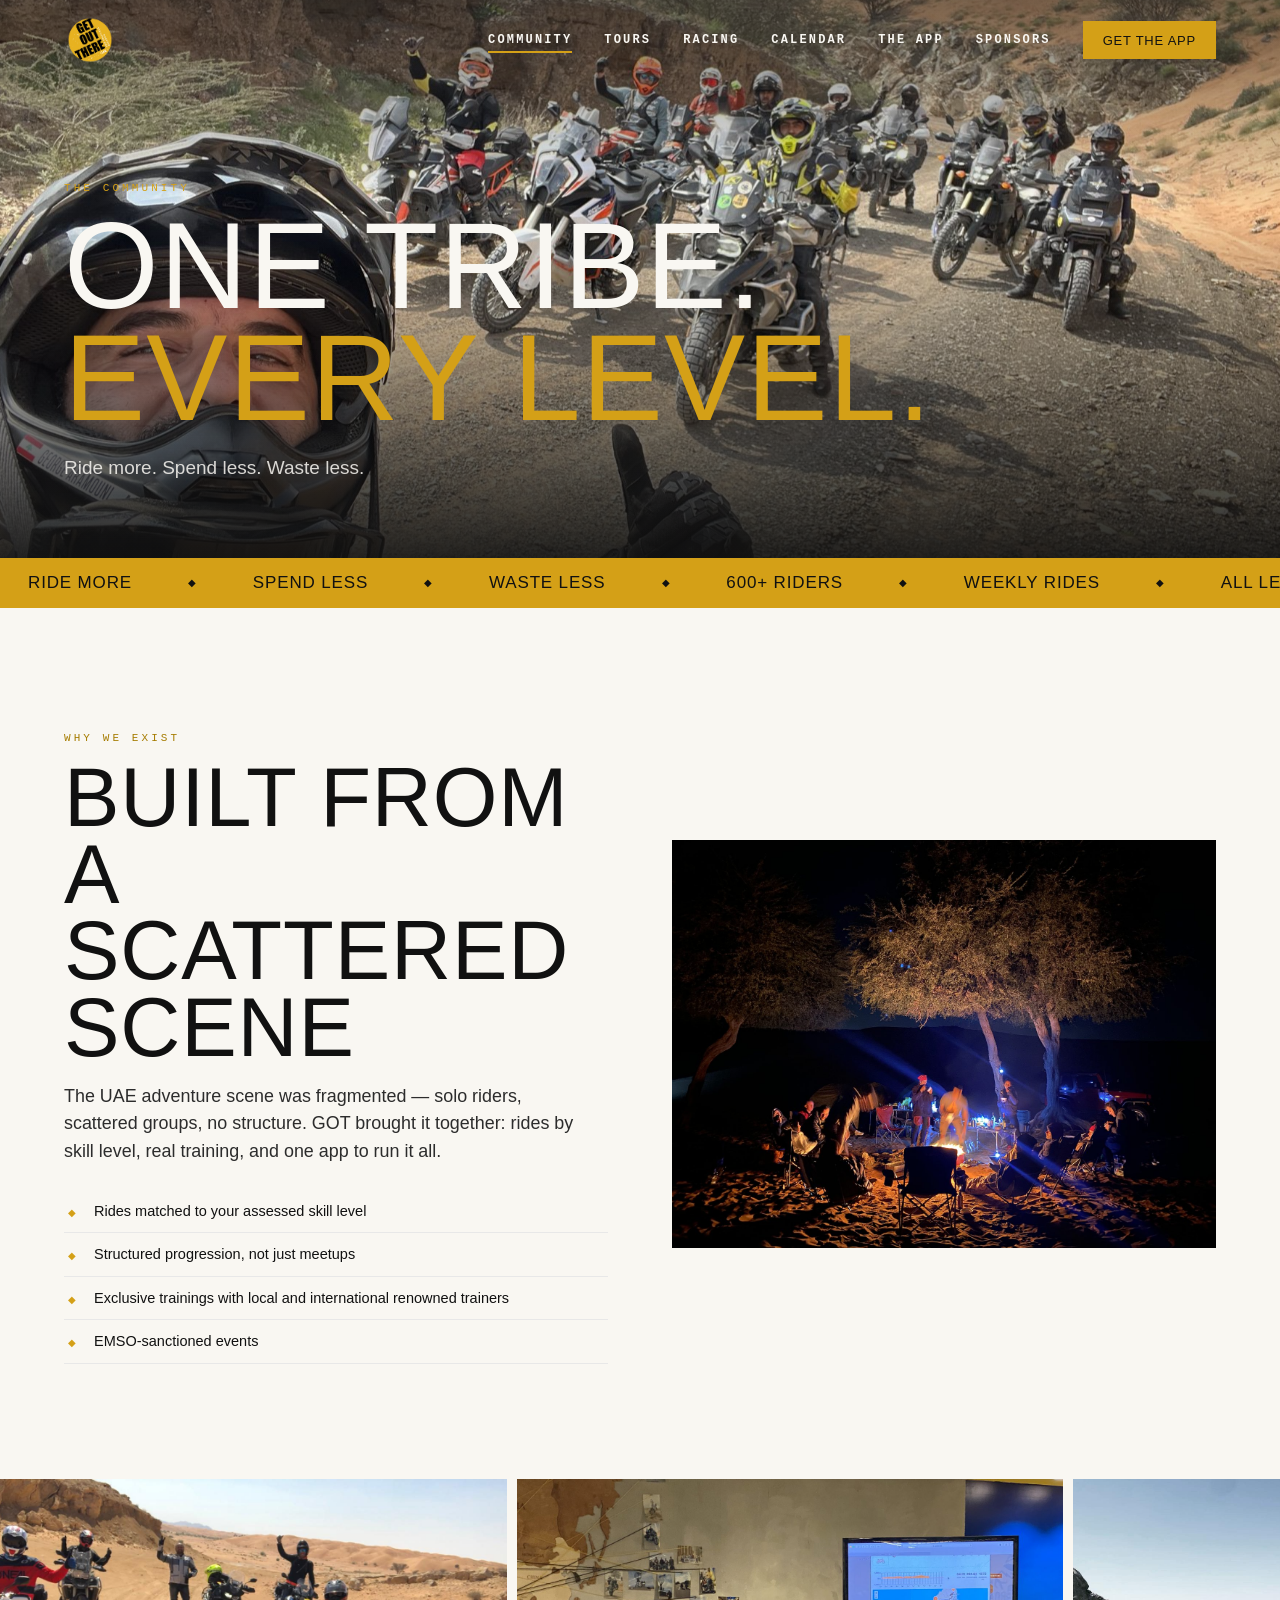
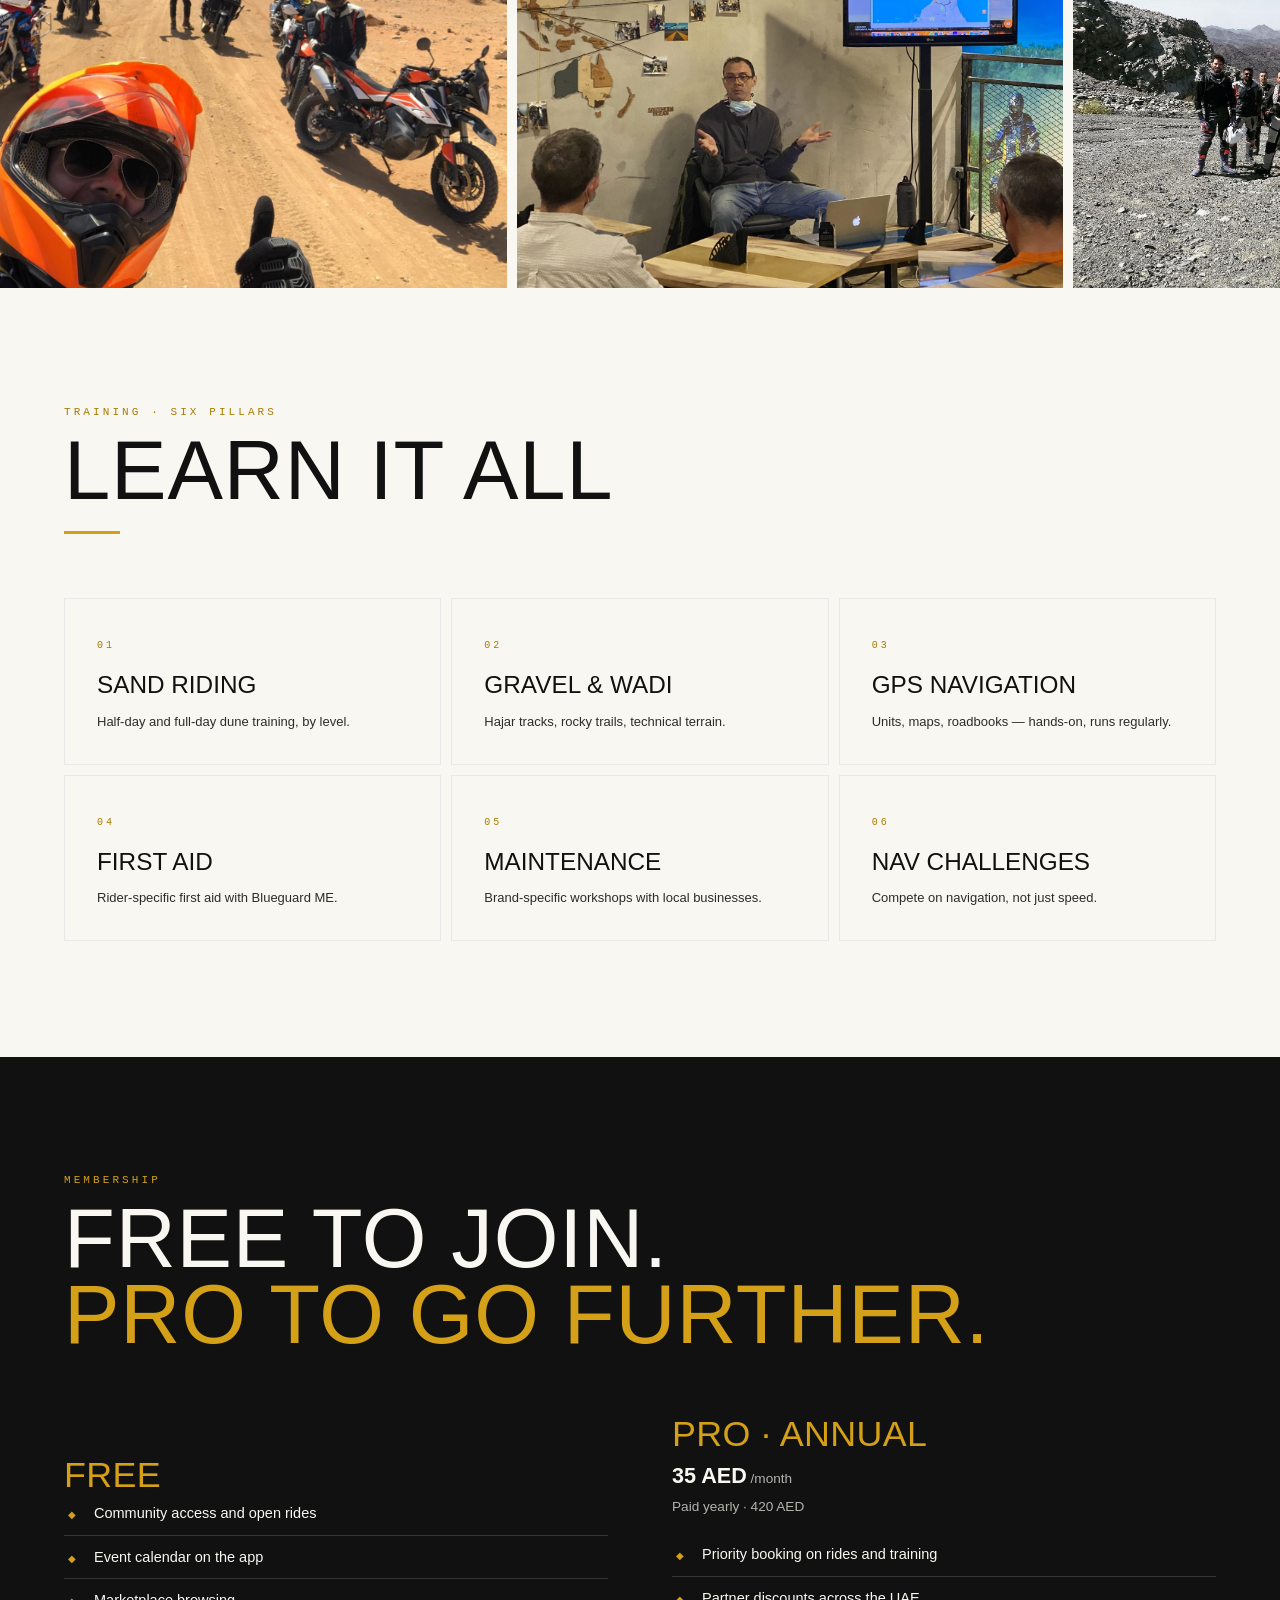
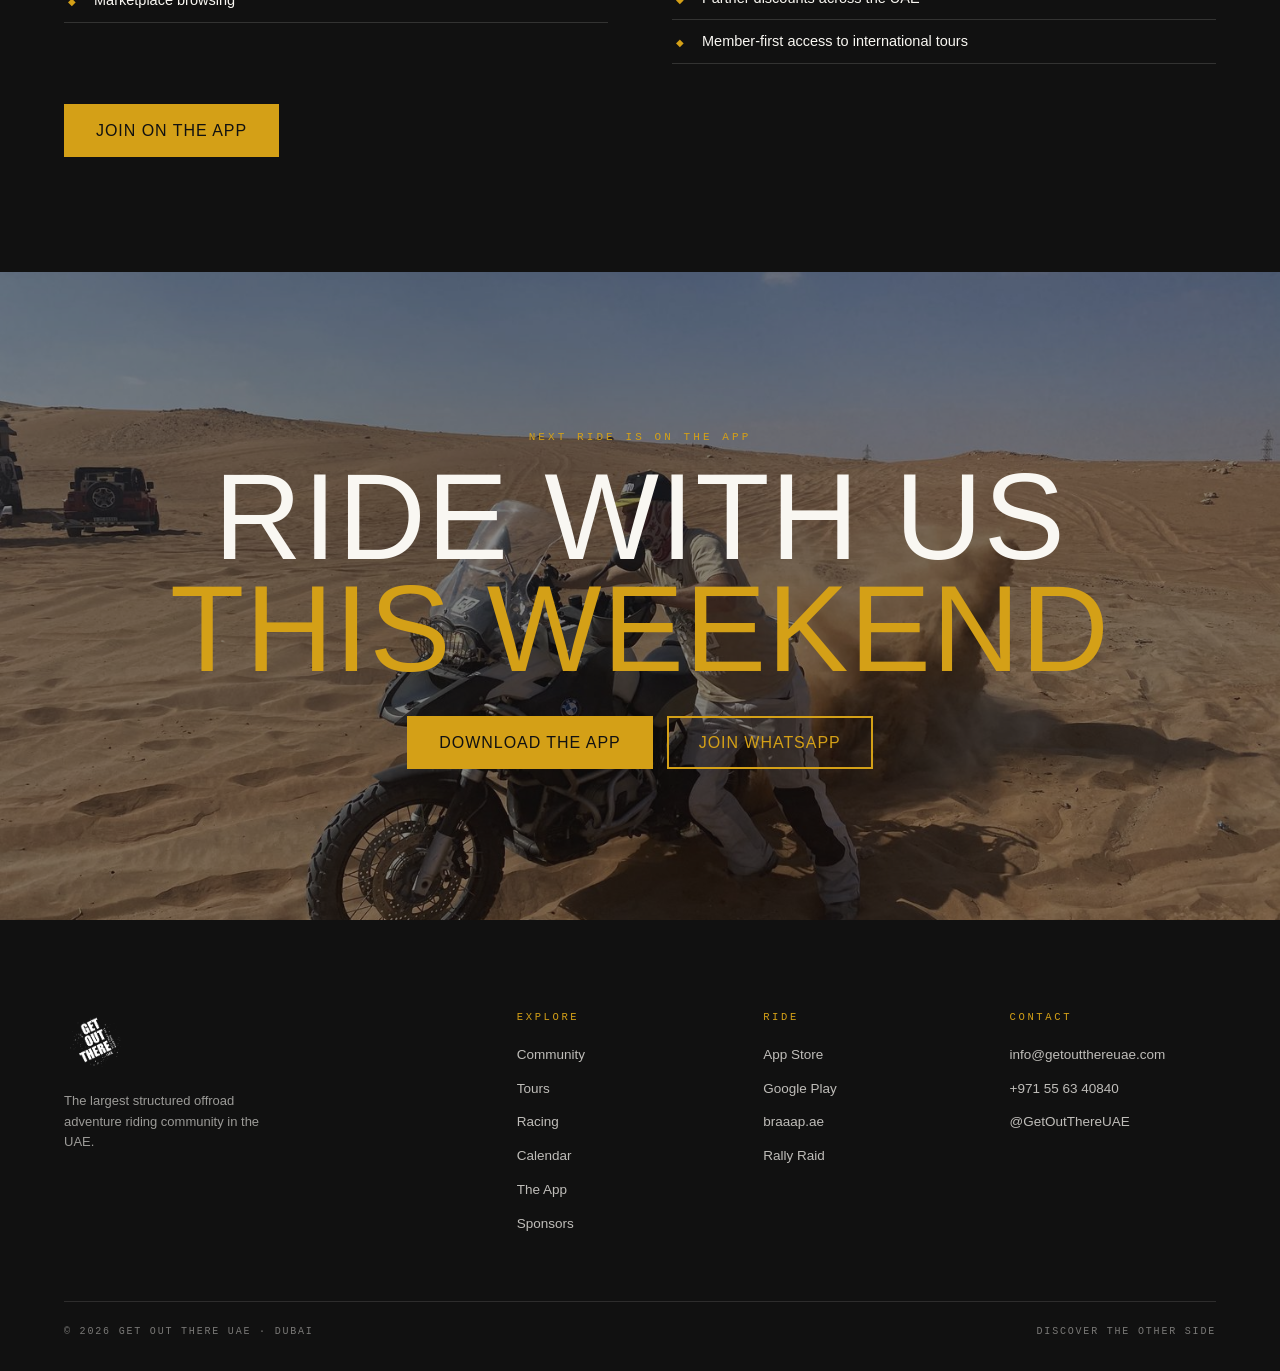
==== commit 0fc83dbc: "Add files via upload" ====
--- a/community.html
+++ b/community.html
@@ -18,9 +18,10 @@
 <nav class="nav">
   <a class="nav__logo" href="index.html"><img src="assets/GOT_Logo.png" alt="Get Out There UAE"></a>
   <div class="nav__links">
+    <a href="community.html" class="active">Community</a>
     <a href="tours.html">Tours</a>
-    <a href="community.html" class="active">Community</a>
     <a href="racing.html">Racing</a>
+    <a href="calendar.html">Calendar</a>
     <a href="index.html#app">The App</a>
     <a href="sponsors.html">Sponsors</a>
     <a class="btn btn--gold" href="index.html#app">Get the App</a>
@@ -31,9 +32,10 @@
 <div class="mobile-menu">
   <span class="label label--ondark">Menu</span>
   <a href="index.html">Home</a>
+  <a href="community.html" class="active">Community</a>
   <a href="tours.html">Tours</a>
-  <a href="community.html" class="active">Community</a>
   <a href="racing.html">Racing</a>
+  <a href="calendar.html">Calendar</a>
   <a href="index.html#app">The App</a>
   <a href="sponsors.html">Sponsors</a>
 </div>
@@ -119,6 +121,8 @@
     </div>
     <div class="reveal reveal-d1">
       <h3 class="display h-md" style="color:var(--gold)">Pro · Annual</h3>
+      <p style="margin:8px 0 4px;font-size:1.35rem;font-weight:600">35 AED<span style="font-size:.85rem;font-weight:400;opacity:.7"> /month</span></p>
+      <p style="margin:0 0 16px;font-size:.85rem;opacity:.7">Paid yearly · 420 AED</p>
       <ul class="checklist" style="--dust: rgba(249,247,242,.15)">
         <li>Priority booking on rides and training</li>
         <li>Partner discounts across the UAE</li>
@@ -151,9 +155,10 @@
     <div>
       <h4>Explore</h4>
       <ul>
+        <li><a href="community.html">Community</a></li>
         <li><a href="tours.html">Tours</a></li>
-        <li><a href="community.html">Community</a></li>
         <li><a href="racing.html">Racing</a></li>
+        <li><a href="calendar.html">Calendar</a></li>
         <li><a href="index.html#app">The App</a></li>
         <li><a href="sponsors.html">Sponsors</a></li>
       </ul>
--- a/css/style.css
+++ b/css/style.css
@@ -436,3 +436,41 @@
   .hero__scroll { display: none; }
   .race-banner__badge { position: static; display: inline-block; margin: 0 0 18px var(--pad); }
 }
+
+/* ---------- calendar page ---------- */
+.cal-layout { display: grid; grid-template-columns: 1.4fr 1fr; gap: clamp(28px, 4vw, 64px); align-items: start; }
+.cal { border: 1px solid var(--dust); background: #fff; padding: clamp(18px, 2.4vw, 36px); }
+.cal__head { display: flex; align-items: baseline; justify-content: space-between; gap: 16px; margin-bottom: 20px; }
+.cal__title { font-family: var(--display); text-transform: uppercase; font-size: clamp(26px, 3vw, 42px); line-height: 1; }
+.cal__title span { color: var(--gold); }
+.cal__nav { display: flex; gap: 8px; }
+.cal__btn { width: 40px; height: 40px; border: 1px solid var(--black); background: transparent; cursor: pointer; font-size: 17px; line-height: 1; display: grid; place-items: center; color: var(--black); transition: background .2s ease, color .2s ease; }
+.cal__btn:hover { background: var(--black); color: var(--gold); }
+.cal__grid { display: grid; grid-template-columns: repeat(7, 1fr); gap: 5px; }
+.cal__dow { font-family: var(--mono); font-size: 10px; letter-spacing: .16em; text-transform: uppercase; color: #9a958c; text-align: center; padding: 6px 0 10px; }
+.cal__day { position: relative; aspect-ratio: 1/.92; display: flex; align-items: flex-start; justify-content: flex-end; padding: 7px 9px; font-size: 13.5px; color: var(--charcoal); border: 1px solid #f0eee8; background: transparent; }
+.cal__day.is-out { color: #c9c5bc; border-color: transparent; }
+.cal__day.is-today { border-color: var(--black); }
+.cal__day.has-events { cursor: pointer; font-weight: 600; color: var(--black); transition: background .2s ease; }
+.cal__day.has-events:hover { background: #f7f4ec; }
+.cal__day.has-events::after { content: ''; position: absolute; left: 9px; bottom: 9px; width: 7px; height: 7px; background: var(--gold); border-radius: 50%; }
+.cal__day.is-selected { background: var(--gold); border-color: var(--gold); color: var(--black); }
+.cal__day.is-selected:hover { background: var(--gold-light); }
+.cal__day.is-selected::after { background: var(--black); }
+.cal__foot { margin-top: 18px; display: flex; justify-content: space-between; gap: 12px; flex-wrap: wrap; }
+.cal__foot span { font-family: var(--mono); font-size: 10px; letter-spacing: .16em; text-transform: uppercase; color: #9a958c; }
+.cal-panel__title { font-family: var(--display); text-transform: uppercase; font-size: clamp(20px, 2.2vw, 30px); margin: 10px 0 20px; }
+.evt { display: flex; gap: 18px; padding: 16px 0; border-top: 1px solid var(--dust); }
+.evt:last-child { border-bottom: 1px solid var(--dust); }
+.evt__date { flex: 0 0 52px; text-align: center; }
+.evt__date b { display: block; font-family: var(--display); font-size: 26px; line-height: 1; color: var(--gold); }
+.evt__date span { font-family: var(--mono); font-size: 10px; letter-spacing: .2em; text-transform: uppercase; }
+.evt__body h4 { font-size: 15px; margin-bottom: 3px; }
+.evt__body p { font-family: var(--mono); font-size: 11px; letter-spacing: .06em; color: #7c7870; text-transform: uppercase; }
+.cal-note { font-family: var(--mono); font-size: 11.5px; letter-spacing: .06em; color: #7c7870; padding: 22px 0; border-top: 1px solid var(--dust); border-bottom: 1px solid var(--dust); }
+.cal-panel .btn { margin-top: 26px; }
+@media (max-width: 860px) {
+  .cal-layout { grid-template-columns: 1fr; }
+  .cal__day { aspect-ratio: 1/.8; padding: 5px 7px; font-size: 12.5px; }
+  .cal__day.has-events::after { left: 7px; bottom: 6px; width: 6px; height: 6px; }
+}
